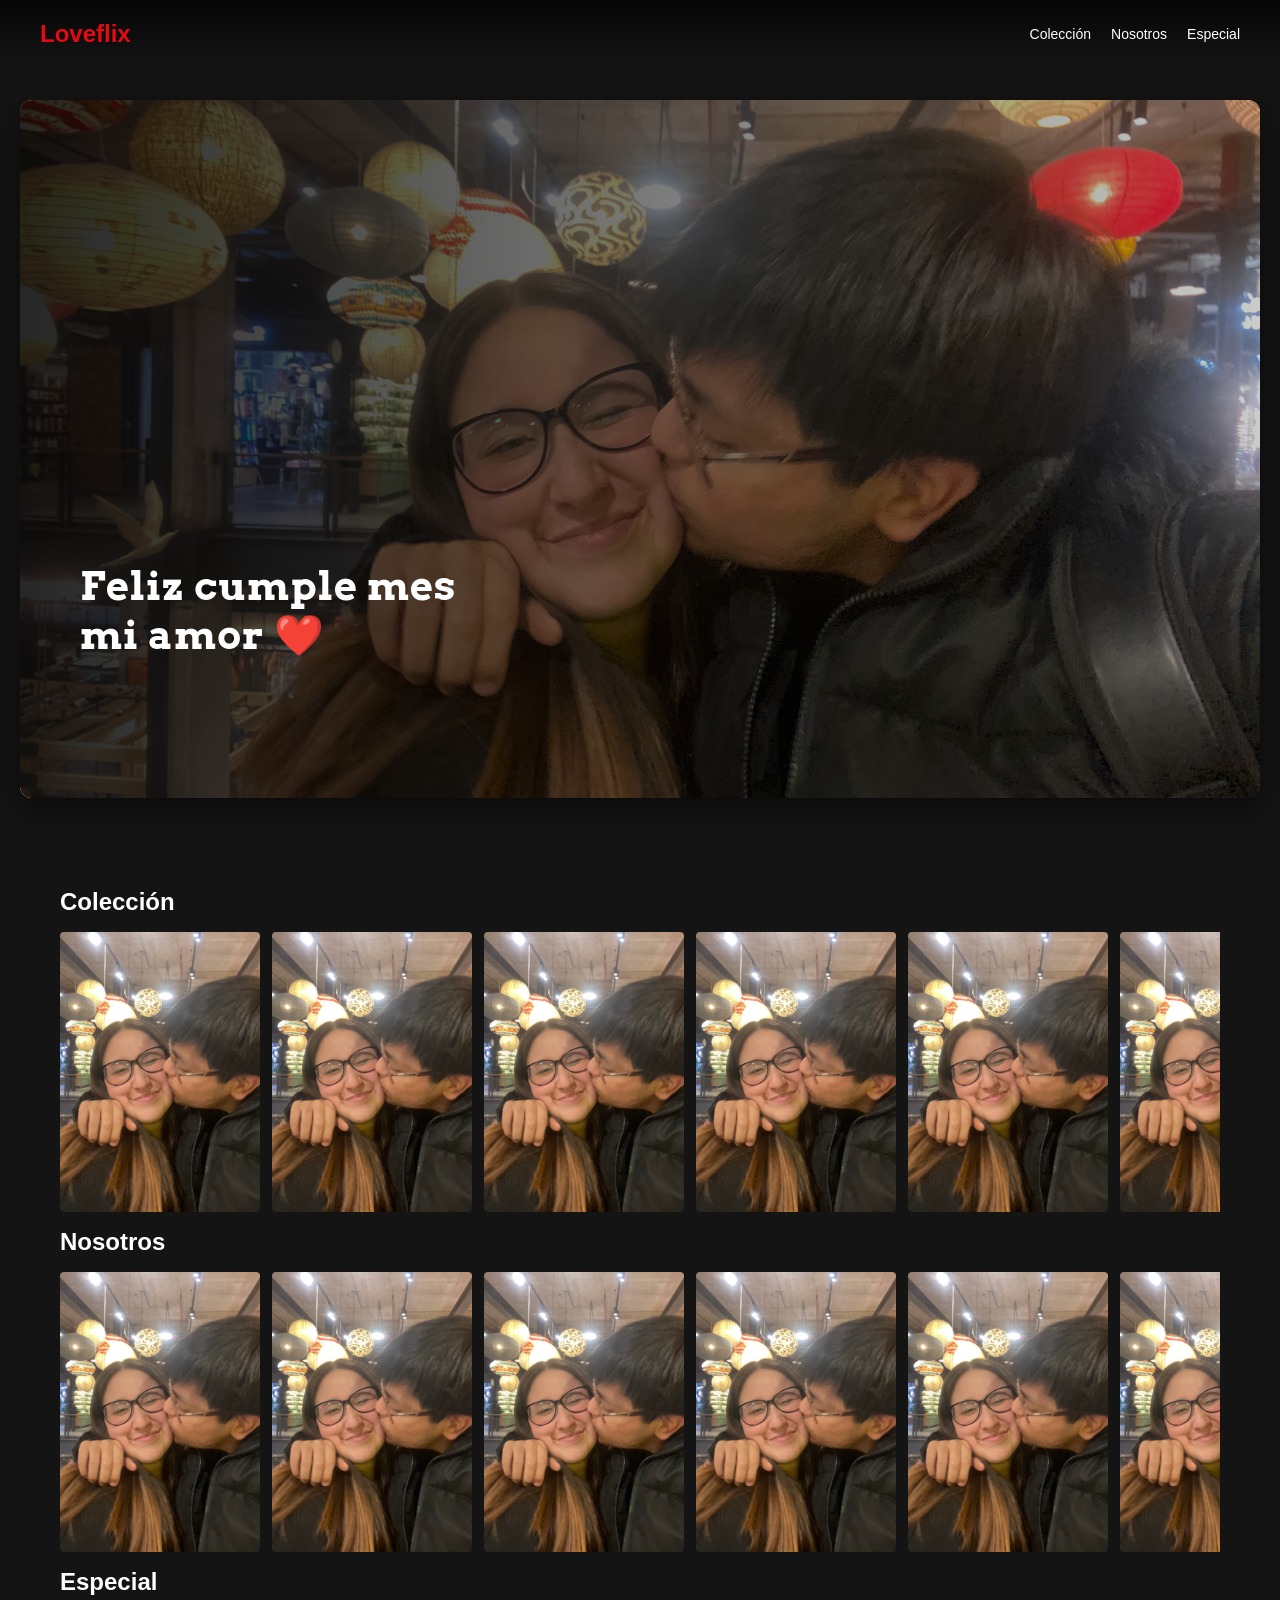
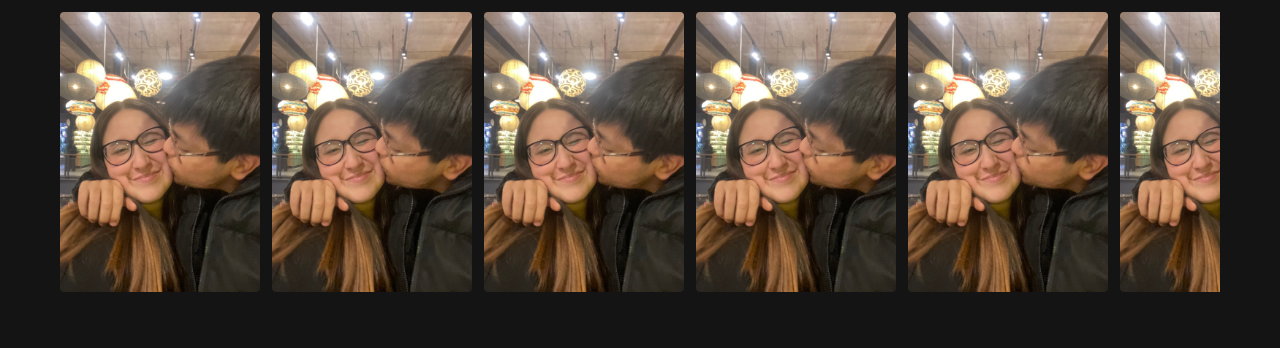
==== index.html @ 691d46c9 "f" ====
<!DOCTYPE html>
<html lang="en">
<head>
    <meta charset="UTF-8">
    <meta name="viewport" content="width=device-width, initial-scale=1.0">
    <link rel="preconnect" href="https://fonts.googleapis.com">
    <link rel="preconnect" href="https://fonts.gstatic.com" crossorigin>
    <link href="https://fonts.googleapis.com/css2?family=Arvo:ital,wght@0,400;0,700;1,400;1,700&display=swap" rel="stylesheet">
    <link rel="stylesheet" href="style.css">
    <title>Cumple mes ❤️</title>
</head>
<body>
    <header>
        <a class="logo">Loveflix</a>
        <nav class="menu">
            <ul>
                <li>Colección</li>
                <li>Nosotros</li>
                <li>Especial</li>
            </ul>
        </nav>
        <button class="hamburguesa">☰</button>
    </header>
    <section class="hero">
        <video class="hero-video" poster="fotos/img1.JPEG" muted loop playsinline>
        <source src="fotos/videoejm.mp4" type="video/mp4">
        </video>
        <img class="hero-poster" src="fotos/img1.JPEG" alt="Nicolás y Julieta">
        <div class="hero-overlay"></div>
        <div class="hero-content">
            <h1>Feliz cumple mes <br> mi amor ❤️</h1>
        </div>
            <div class="hero-buttons">
                <a>Reproducir</a>
                <a>Más Información</a>
            </div>
    </section>
    <section class="fila">
        <h2>Colección</h2>
        <div class="fila-cartas">
            <div class="carta">
                <img src="fotos/img1.JPEG" alt="Imagen 1">
            </div>
            <div class="carta">
                <img src="fotos/img1.JPEG" alt="Imagen 1">
            </div>
            <div class="carta">
                <img src="fotos/img1.JPEG" alt="Imagen 1">
            </div>
            <div class="carta">
                <img src="fotos/img1.JPEG" alt="Imagen 1">
            </div>
            <div class="carta">
                <img src="fotos/img1.JPEG" alt="Imagen 1">
            </div>
            <div class="carta">
                <img src="fotos/img1.JPEG" alt="Imagen 1">
            </div>
            <div class="carta">
                <img src="fotos/img1.JPEG" alt="Imagen 1">
            </div>
        </div>
        <h2>Nosotros</h2>
        <div class="fila-cartas">
            <div class="carta">
                <img src="fotos/img1.JPEG" alt="Imagen 1">
            </div>
            <div class="carta">
                <img src="fotos/img1.JPEG" alt="Imagen 1">
            </div>
            <div class="carta">
                <img src="fotos/img1.JPEG" alt="Imagen 1">
            </div>
            <div class="carta">
                <img src="fotos/img1.JPEG" alt="Imagen 1">
            </div>
            <div class="carta">
                <img src="fotos/img1.JPEG" alt="Imagen 1">
            </div>
            <div class="carta">
                <img src="fotos/img1.JPEG" alt="Imagen 1">
            </div>
            <div class="carta">
                <img src="fotos/img1.JPEG" alt="Imagen 1">
            </div>
        </div>
        <h2>Especial</h2>
        <div class="fila-cartas">
            <div class="carta">
                <img src="fotos/img1.JPEG" alt="Imagen 1">
            </div>
            <div class="carta">
                <img src="fotos/img1.JPEG" alt="Imagen 1">
            </div>
            <div class="carta">
                <img src="fotos/img1.JPEG" alt="Imagen 1">
            </div>
            <div class="carta">
                <img src="fotos/img1.JPEG" alt="Imagen 1">
            </div>
            <div class="carta">
                <img src="fotos/img1.JPEG" alt="Imagen 1">
            </div>
            <div class="carta">
                <img src="fotos/img1.JPEG" alt="Imagen 1">
            </div>
            <div class="carta">
                <img src="fotos/img1.JPEG" alt="Imagen 1">
            </div>
            <div class="carta">
                <img src="fotos/img1.JPEG" alt="Imagen 1">
            </div>
        </div>
    </section>
    <script src="script.js"></script>
</body>
</html>
---- style.css ----
*{
    margin: 0;
    padding: 0;
    box-sizing: border-box;
}
body {
    background-color: #141414;
    color: white;
    font-family: sans-serif;
    overflow-x: hidden;
}
header {
    display: flex;
    justify-content: space-between;
    align-items: center;
    padding: 20px 40px;
    position: absolute;
    top: 0;
    left: 0;
    width: 100%;
    z-index: 10;
    background: linear-gradient(to bottom, rgba(0,0,0,0.7), transparent);
}

.logo{
    font-size: 24px;
    font-weight: bold;
    color: #e50914;
}
nav.menu ul{
    list-style: none;
    display: flex;
    gap: 20px;
}
nav.menu ul li {
    font-size: 14px;
}
.hero {
    aspect-ratio: 16 / 9;
    position: relative;
    display: flex;
    flex-direction: column;
    justify-content: flex-end;
    padding: 0 60px 80px;
    overflow: hidden;
    user-select: none;
    -webkit-touch-callout: none;
    -webkit-user-select: none;
    margin: 100px 20px 50px 20px;
    border-radius: 12px;
    box-shadow: 0 10px 30px rgba(0, 0, 0, 0.5);
}
.hamburguesa {
    display: none;
    background: none;
    border: none;
    color: white;
    font-size: 28px;
    cursor: pointer;
}
.hero-video {
    position: absolute;
    top: 0;
    left: 0;
    width: 100%;
    height: 100%;
    object-fit: cover;
}
.hero-poster {
    position: absolute;
    top: 0;
    left: 0;
    width: 100%;
    height: 100%;
    object-fit: cover;
}
.hero-overlay {
    position: absolute;
    top: 0;
    left: 0;
    width: 100%;
    height: 100%;
    background: linear-gradient(to right, rgba(0,0,0,0.85), rgba(0,0,0,0.2));
}
.hero-content {
    position: relative;
    z-index: 2;
    max-width: 600px;
}
.hero-content h1 {
    font-family: 'Arvo', sans-serif;
    letter-spacing: 1px;
    font-size: clamp(26px, 3.5vw, 40px);
    margin-bottom: 16px;
}

.hero-content p {
    font-size: 18px;
    margin-bottom: 24px;
    color: #e0e0e0;
}

.hero-buttons {
    display: flex;
    gap: 12px;
}

.hero-buttons a {
    padding: 12px 24px;
    border-radius: 4px;
    text-decoration: none;
    font-weight: bold;
    font-size: 16px;
}

@media (max-width: 1024px) {
    .hero {
        padding: 0 24px 28px;
    }

    .hero-content {
        max-width: 460px;
    }
}

@media (max-width: 768px) {
    header {
        padding: 16px 20px;
    }

    .logo {
        font-size: 20px;
    }

    .hamburguesa {
        display: block;
    }

    .carta {
        width: 140px;
    }

    .carta:hover {
        transform: none;
    }
    
    nav.menu ul {
        display: none;
        flex-direction: column;
        position: absolute;
        top: 100%;
        left: 0;
        width: 100%;
        background-color: #141414;
        padding: 20px;
        gap: 10px;
        z-index: 999;
    }

    nav.menu ul.active {
        display: flex;
    }

    nav.menu ul li {
        font-size: 14px;
        color: white;
    }

    .hero {
        padding: 0 20px 40px;
    }

    .hero-content {
        max-width: 100%;
    }

    .hero-content h1 {
        font-size: 24px;
        margin-bottom: 12px;
    }

    .hero-content p {
        font-size: 14px;
        margin-bottom: 16px;
    }

    .hero-buttons a {
        padding: 10px 18px;
        font-size: 14px;
    }

    .fila {
        padding: 24px 20px;
    }
}
.fila {
    padding: 40px 60px;
}

.fila h2 {
    font-size: 24px;
    margin-bottom: 16px;
}

.fila-cartas {
    display: flex;
    gap: 12px;
    overflow-x: auto;
    padding-bottom: 12px;
    scrollbar-width: none;
    -ms-overflow-style: none;
}

.carta {
    flex-shrink: 0;
    transition: transform 0.3s ease;
    width: 200px;
}

.carta:hover {
    transform: scale(1.1);
}
.carta img {
    width: 100%;
    height: 280px;
    object-fit: cover;
    border-radius: 4px;
}
.fila-cartas::-webkit-scrollbar {
    display: none;
}
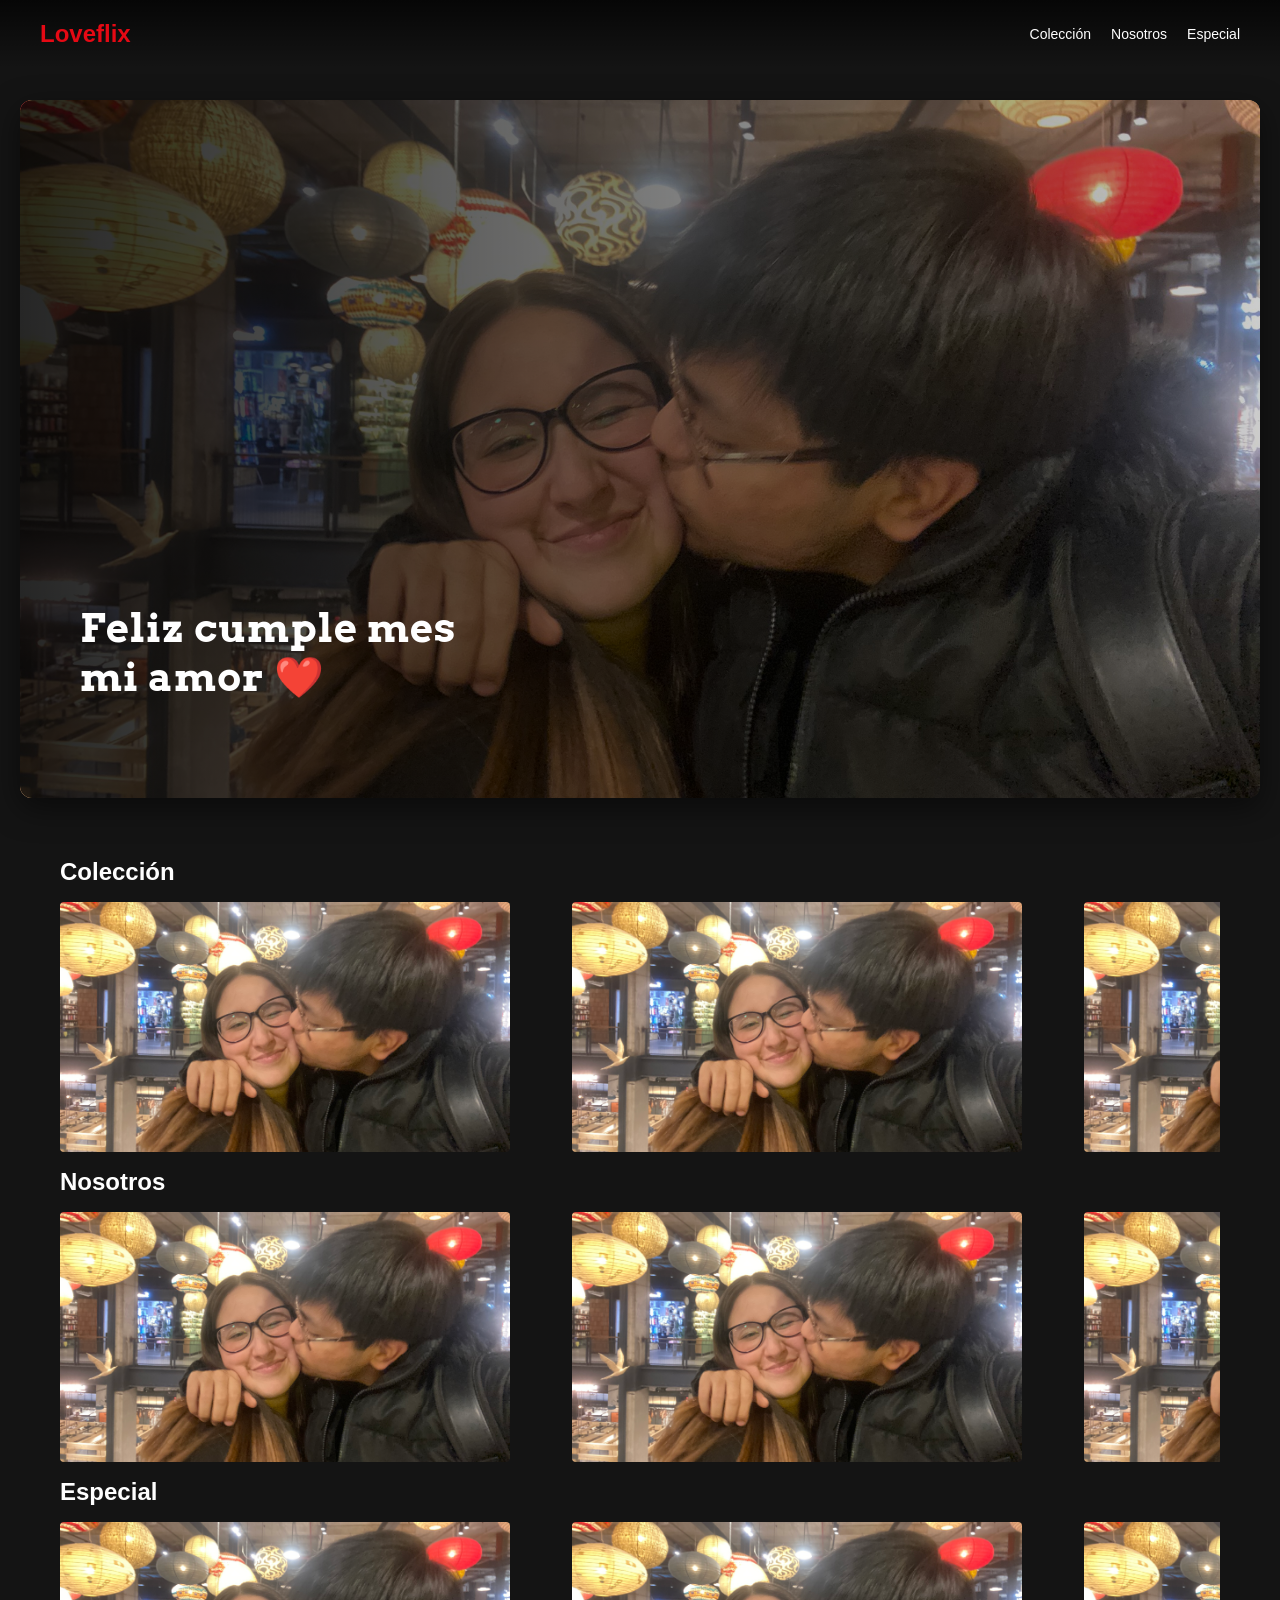
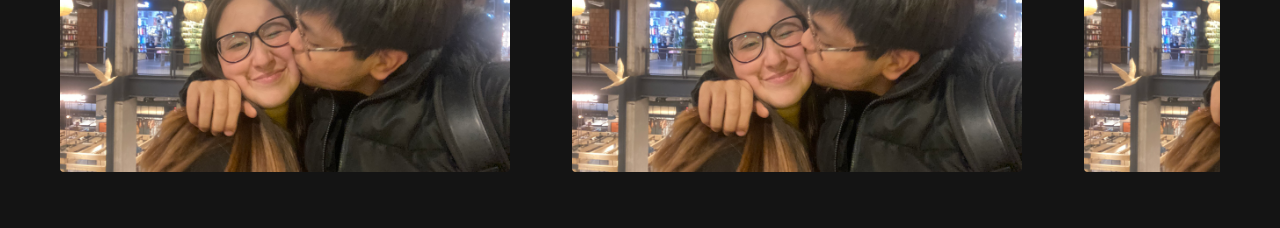
==== commit 8507952c: "cambio total" ====
--- a/index.html
+++ b/index.html
@@ -30,20 +30,10 @@
         <div class="hero-content">
             <h1>Feliz cumple mes <br> mi amor ❤️</h1>
         </div>
-            <div class="hero-buttons">
-                <a>Reproducir</a>
-                <a>Más Información</a>
-            </div>
     </section>
     <section class="fila">
         <h2>Colección</h2>
         <div class="fila-cartas">
-            <div class="carta">
-                <img src="fotos/img1.JPEG" alt="Imagen 1">
-            </div>
-            <div class="carta">
-                <img src="fotos/img1.JPEG" alt="Imagen 1">
-            </div>
             <div class="carta">
                 <img src="fotos/img1.JPEG" alt="Imagen 1">
             </div>
@@ -77,24 +67,9 @@
             <div class="carta">
                 <img src="fotos/img1.JPEG" alt="Imagen 1">
             </div>
-            <div class="carta">
-                <img src="fotos/img1.JPEG" alt="Imagen 1">
-            </div>
-            <div class="carta">
-                <img src="fotos/img1.JPEG" alt="Imagen 1">
-            </div>
         </div>
         <h2>Especial</h2>
         <div class="fila-cartas">
-            <div class="carta">
-                <img src="fotos/img1.JPEG" alt="Imagen 1">
-            </div>
-            <div class="carta">
-                <img src="fotos/img1.JPEG" alt="Imagen 1">
-            </div>
-            <div class="carta">
-                <img src="fotos/img1.JPEG" alt="Imagen 1">
-            </div>
             <div class="carta">
                 <img src="fotos/img1.JPEG" alt="Imagen 1">
             </div>
--- a/style.css
+++ b/style.css
@@ -46,7 +46,8 @@
     user-select: none;
     -webkit-touch-callout: none;
     -webkit-user-select: none;
-    margin: 100px 20px 50px 20px;
+    width: min(calc(100% - 40px), 1500px);
+    margin: 100px auto 20px;
     border-radius: 12px;
     box-shadow: 0 10px 30px rgba(0, 0, 0, 0.5);
 }
@@ -98,19 +99,6 @@
     font-size: 18px;
     margin-bottom: 24px;
     color: #e0e0e0;
-}
-
-.hero-buttons {
-    display: flex;
-    gap: 12px;
-}
-
-.hero-buttons a {
-    padding: 12px 24px;
-    border-radius: 4px;
-    text-decoration: none;
-    font-weight: bold;
-    font-size: 16px;
 }
 
 @media (max-width: 1024px) {
@@ -175,18 +163,16 @@
     }
 
     .hero-content h1 {
-        font-size: 24px;
+        max-width: 300px;
+        font-size: 22px;
+        letter-spacing: 0;
+        line-height: 1.15;
         margin-bottom: 12px;
     }
 
     .hero-content p {
         font-size: 14px;
         margin-bottom: 16px;
-    }
-
-    .hero-buttons a {
-        padding: 10px 18px;
-        font-size: 14px;
     }
 
     .fila {
@@ -214,18 +200,42 @@
 .carta {
     flex-shrink: 0;
     transition: transform 0.3s ease;
-    width: 200px;
+    width: 500px;
 }
 
 .carta:hover {
-    transform: scale(1.1);
-}
+    transform: scale(1.05);
+}
+
 .carta img {
-    width: 100%;
-    height: 280px;
+    width: 90%;
+    height: 250px;
     object-fit: cover;
     border-radius: 4px;
 }
 .fila-cartas::-webkit-scrollbar {
     display: none;
+}
+
+@media (max-width: 768px) {
+    .hero-content h1 {
+        max-width: 270px;
+        font-size: 20px;
+    }
+
+    .fila {
+        padding: 24px 20px;
+    }
+
+    .fila h2 {
+        font-size: 20px;
+    }
+
+    .carta {
+        width: 140px;
+    }
+
+    .carta img {
+        height: 220px;
+    }
 }
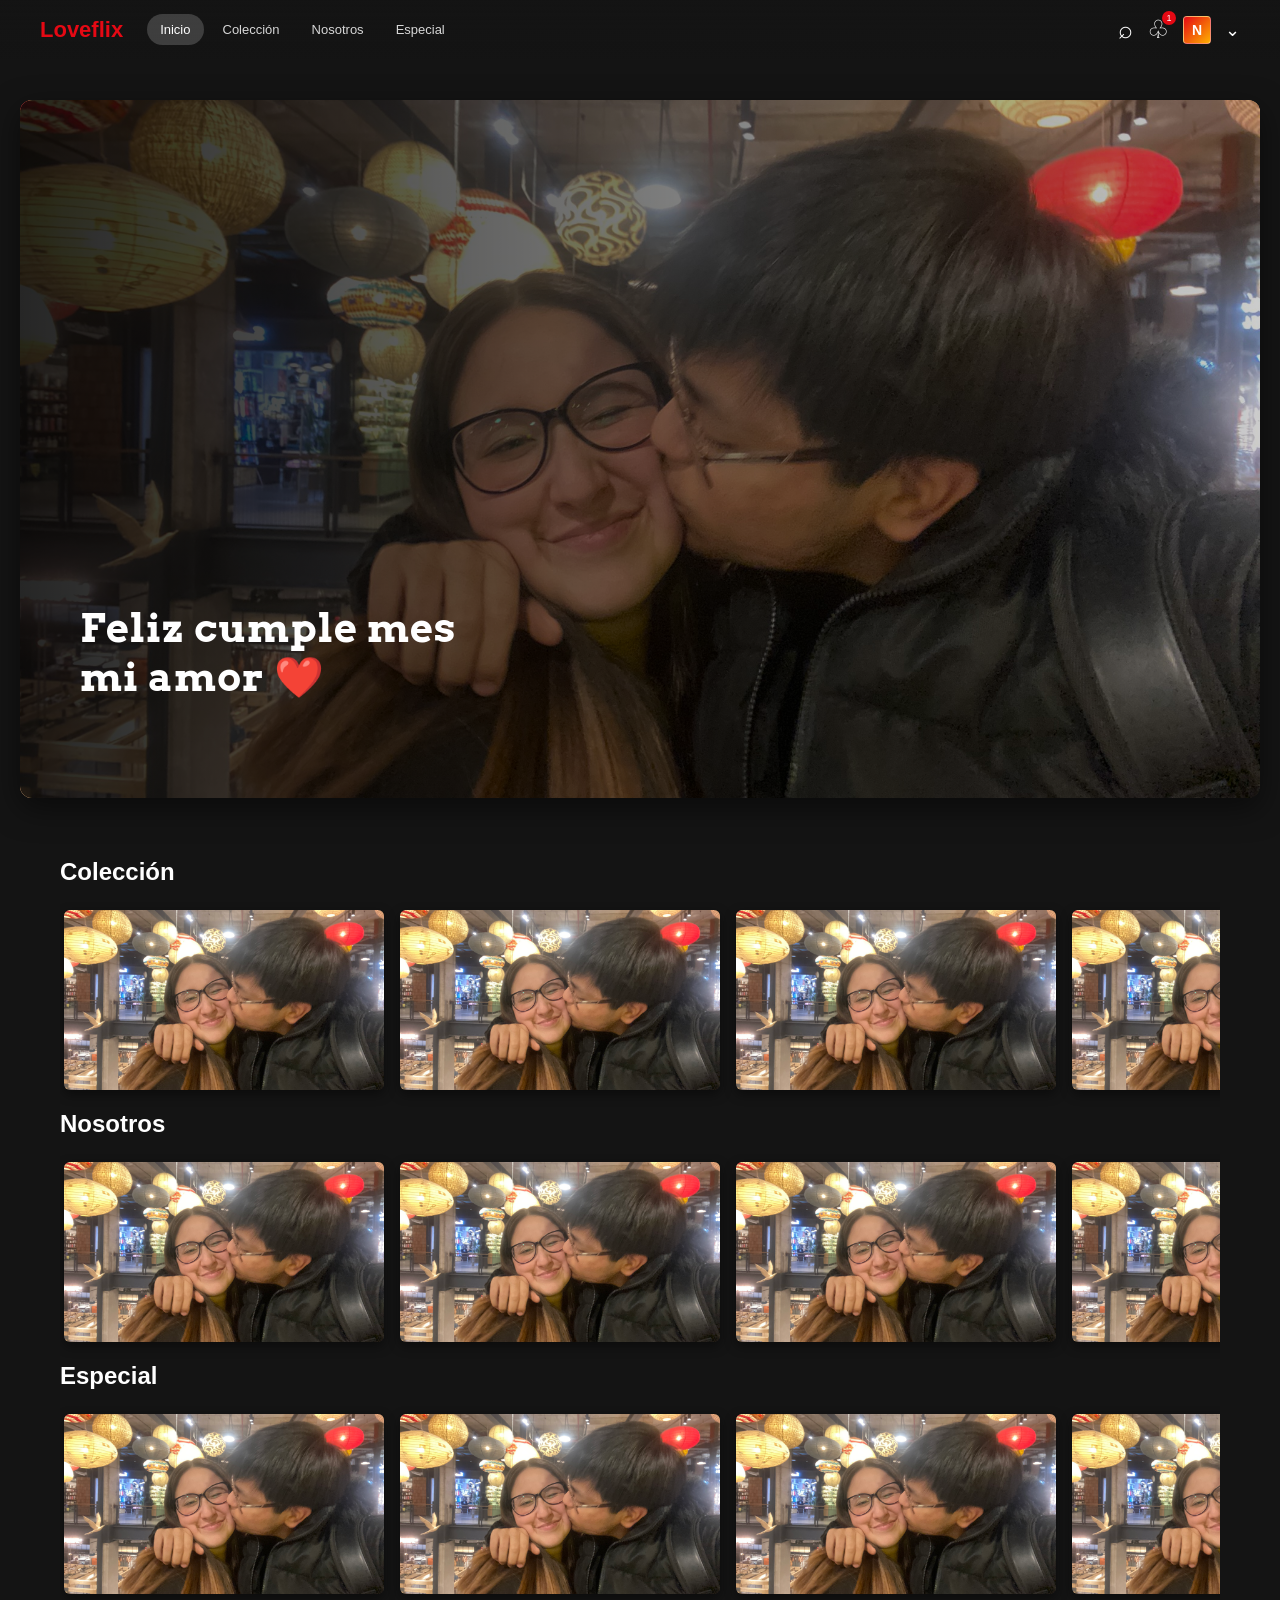
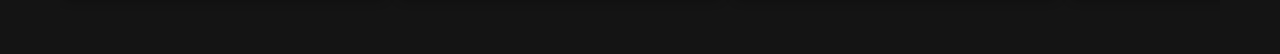
==== commit ff89faa4: "a" ====
--- a/index.html
+++ b/index.html
@@ -11,14 +11,21 @@
 </head>
 <body>
     <header>
-        <a class="logo">Loveflix</a>
+        <a class="logo" href="#">Loveflix</a>
         <nav class="menu">
             <ul>
-                <li>Colección</li>
-                <li>Nosotros</li>
-                <li>Especial</li>
+                <li><a class="activo" href="#coleccion">Inicio</a></li>
+                <li><a href="#coleccion">Colección</a></li>
+                <li><a href="#nosotros">Nosotros</a></li>
+                <li><a href="#especial">Especial</a></li>
             </ul>
         </nav>
+        <div class="acciones-nav">
+            <button class="accion-nav" aria-label="Buscar">⌕</button>
+            <button class="accion-nav notificacion" aria-label="Notificaciones">♧<span>1</span></button>
+            <button class="perfil-nav" aria-label="Abrir perfil">N</button>
+            <button class="flecha-nav" aria-label="Abrir opciones">⌄</button>
+        </div>
         <button class="hamburguesa">☰</button>
     </header>
     <section class="hero">
@@ -32,7 +39,7 @@
         </div>
     </section>
     <section class="fila">
-        <h2>Colección</h2>
+        <h2 id="coleccion">Colección</h2>
         <div class="fila-cartas">
             <div class="carta">
                 <img src="fotos/img1.JPEG" alt="Imagen 1">
@@ -50,7 +57,7 @@
                 <img src="fotos/img1.JPEG" alt="Imagen 1">
             </div>
         </div>
-        <h2>Nosotros</h2>
+        <h2 id="nosotros">Nosotros</h2>
         <div class="fila-cartas">
             <div class="carta">
                 <img src="fotos/img1.JPEG" alt="Imagen 1">
@@ -68,7 +75,7 @@
                 <img src="fotos/img1.JPEG" alt="Imagen 1">
             </div>
         </div>
-        <h2>Especial</h2>
+        <h2 id="especial">Especial</h2>
         <div class="fila-cartas">
             <div class="carta">
                 <img src="fotos/img1.JPEG" alt="Imagen 1">
--- a/style.css
+++ b/style.css
@@ -11,29 +11,93 @@
 }
 header {
     display: flex;
-    justify-content: space-between;
     align-items: center;
-    padding: 20px 40px;
-    position: absolute;
+    gap: 24px;
+    padding: 14px 40px;
+    position: fixed;
     top: 0;
     left: 0;
     width: 100%;
     z-index: 10;
-    background: linear-gradient(to bottom, rgba(0,0,0,0.7), transparent);
+    background: linear-gradient(to bottom, rgba(20, 20, 20, 0.96), rgba(20, 20, 20, 0.72), transparent);
+    transition: background 0.25s ease, box-shadow 0.25s ease;
+}
+
+header.scrolled {
+    background: #141414;
+    box-shadow: 0 3px 14px rgba(0, 0, 0, 0.55);
 }
 
 .logo{
-    font-size: 24px;
+    flex-shrink: 0;
+    font-size: 22px;
     font-weight: bold;
     color: #e50914;
+    text-decoration: none;
 }
 nav.menu ul{
     list-style: none;
     display: flex;
-    gap: 20px;
-}
-nav.menu ul li {
+    align-items: center;
+    gap: 6px;
+}
+nav.menu a {
+    display: block;
+    padding: 8px 13px;
+    border-radius: 20px;
+    color: #d7d7d7;
+    font-size: 13px;
+    text-decoration: none;
+    transition: color 0.2s ease, background-color 0.2s ease;
+}
+nav.menu a:hover,
+nav.menu a.activo {
+    color: white;
+    background-color: rgba(255, 255, 255, 0.18);
+}
+.acciones-nav {
+    display: flex;
+    align-items: center;
+    gap: 14px;
+    margin-left: auto;
+}
+.accion-nav,
+.flecha-nav {
+    position: relative;
+    border: 0;
+    background: transparent;
+    color: white;
+    cursor: pointer;
+    font-size: 25px;
+    line-height: 1;
+}
+.notificacion span {
+    position: absolute;
+    top: -6px;
+    right: -7px;
+    display: grid;
+    width: 14px;
+    height: 14px;
+    place-items: center;
+    border-radius: 50%;
+    background: #e50914;
+    font-size: 9px;
+}
+.perfil-nav {
+    display: grid;
+    width: 28px;
+    height: 28px;
+    place-items: center;
+    border: 1px solid rgba(255, 255, 255, 0.4);
+    border-radius: 4px;
+    background: linear-gradient(135deg, #e50914, #ffb000);
+    color: white;
     font-size: 14px;
+    font-weight: bold;
+    cursor: pointer;
+}
+.flecha-nav {
+    font-size: 18px;
 }
 .hero {
     aspect-ratio: 16 / 9;
@@ -122,6 +186,11 @@
 
     .hamburguesa {
         display: block;
+        margin-left: auto;
+    }
+
+    .acciones-nav {
+        display: none;
     }
 
     .carta {
@@ -139,7 +208,7 @@
         top: 100%;
         left: 0;
         width: 100%;
-        background-color: #141414;
+        background-color: rgba(20, 20, 20, 0.98);
         padding: 20px;
         gap: 10px;
         z-index: 999;
@@ -149,9 +218,9 @@
         display: flex;
     }
 
-    nav.menu ul li {
+    nav.menu a {
+        padding: 11px 13px;
         font-size: 14px;
-        color: white;
     }
 
     .hero {
@@ -190,28 +259,34 @@
 
 .fila-cartas {
     display: flex;
-    gap: 12px;
+    gap: 16px;
     overflow-x: auto;
-    padding-bottom: 12px;
+    padding: 8px 4px 20px;
     scrollbar-width: none;
     -ms-overflow-style: none;
 }
 
 .carta {
     flex-shrink: 0;
-    transition: transform 0.3s ease;
-    width: 500px;
+    width: clamp(220px, 26vw, 320px);
+    aspect-ratio: 16 / 9;
+    overflow: hidden;
+    border-radius: 6px;
+    background-color: #242424;
+    box-shadow: 0 4px 12px rgba(0, 0, 0, 0.45);
+    transition: transform 0.25s ease, box-shadow 0.25s ease;
 }
 
 .carta:hover {
-    transform: scale(1.05);
+    transform: scale(1.06);
+    box-shadow: 0 12px 24px rgba(0, 0, 0, 0.7);
 }
 
 .carta img {
-    width: 90%;
-    height: 250px;
+    display: block;
+    width: 100%;
+    height: 100%;
     object-fit: cover;
-    border-radius: 4px;
 }
 .fila-cartas::-webkit-scrollbar {
     display: none;
@@ -236,6 +311,6 @@
     }
 
     .carta img {
-        height: 220px;
+        height: 100%;
     }
 }
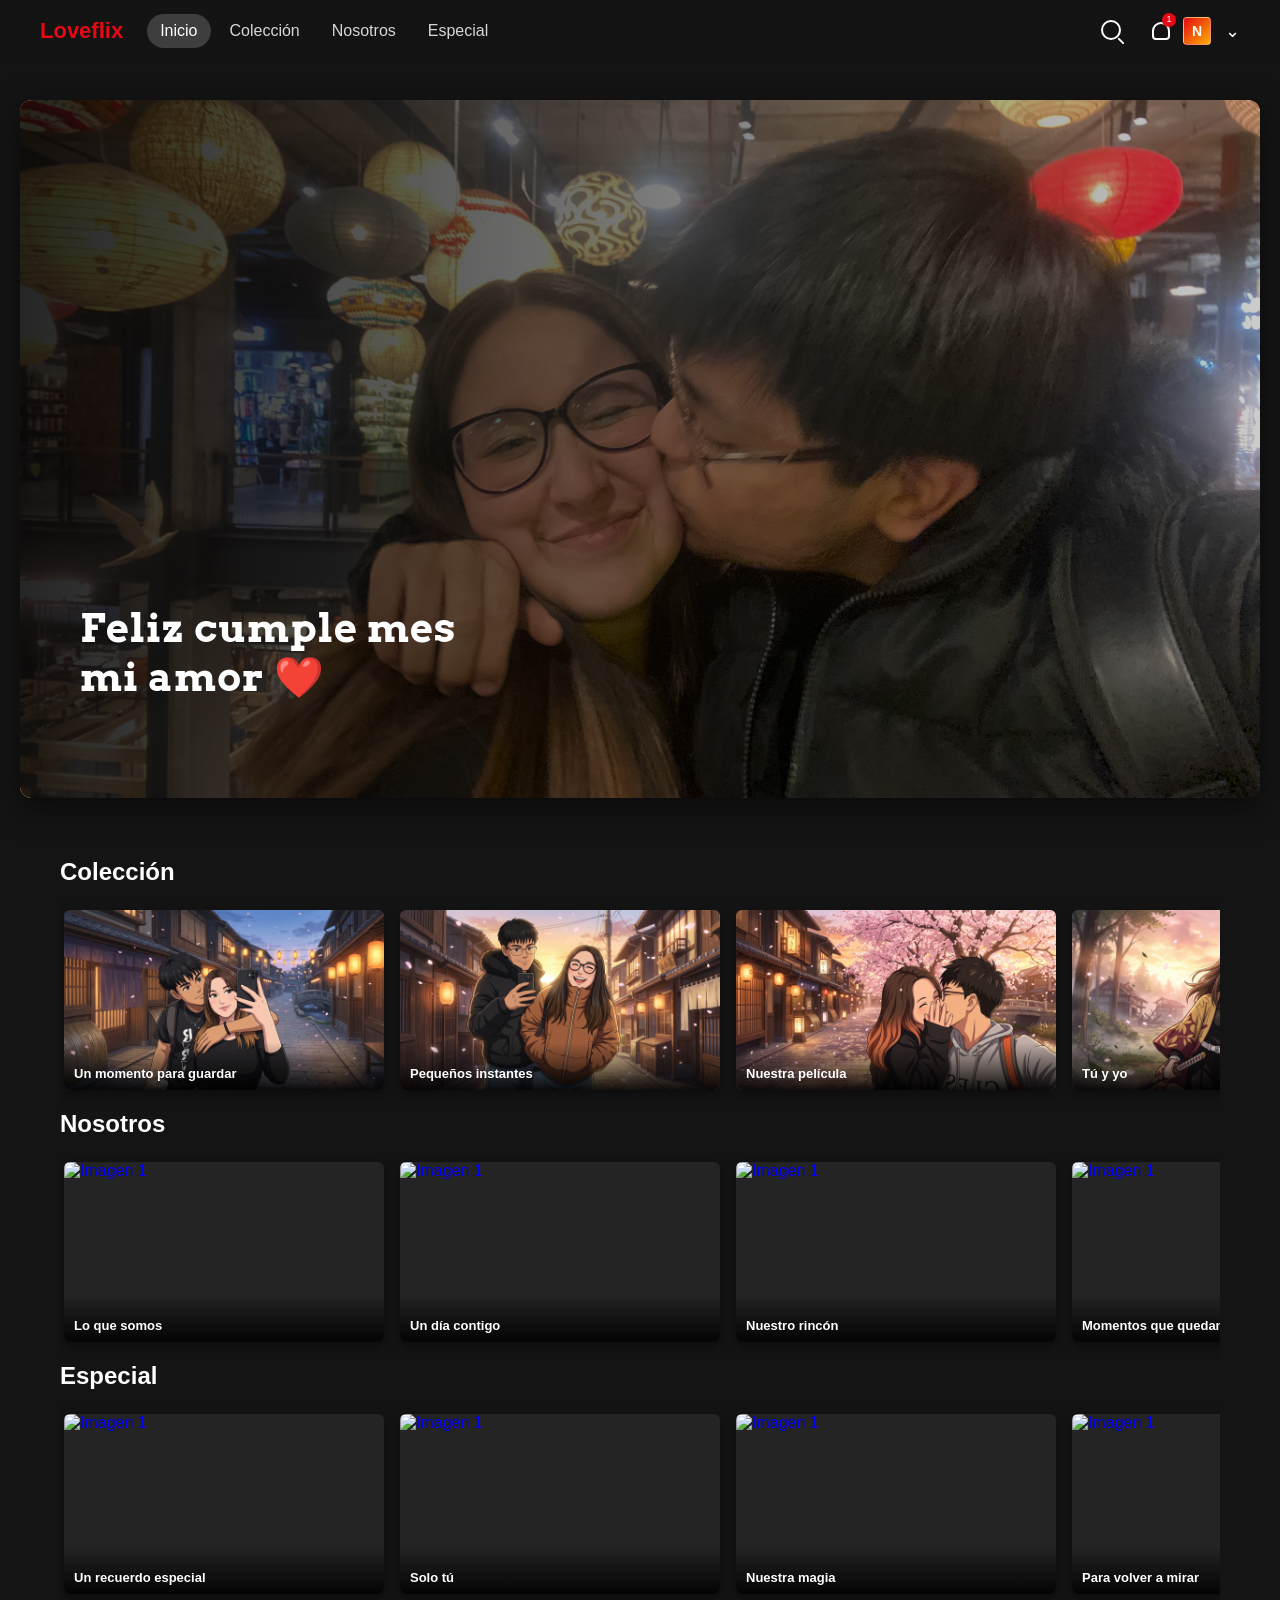
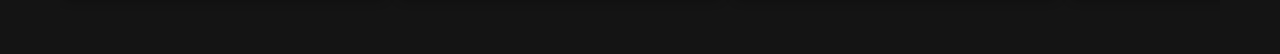
==== commit 21c822af: "to" ====
--- a/index.html
+++ b/index.html
@@ -11,18 +11,21 @@
 </head>
 <body>
     <header>
-        <a class="logo" href="#">Loveflix</a>
+        <a class="logo" data-inicio href="#">Loveflix</a>
         <nav class="menu">
             <ul>
-                <li><a class="activo" href="#coleccion">Inicio</a></li>
-                <li><a href="#coleccion">Colección</a></li>
-                <li><a href="#nosotros">Nosotros</a></li>
-                <li><a href="#especial">Especial</a></li>
+                <li><a class="activo" data-filtro="todos" href="#coleccion">Inicio</a></li>
+                <li><a data-filtro="coleccion" href="#coleccion">Colección</a></li>
+                <li><a data-filtro="nosotros" href="#nosotros">Nosotros</a></li>
+                <li><a data-filtro="especial" href="#especial">Especial</a></li>
             </ul>
         </nav>
         <div class="acciones-nav">
-            <button class="accion-nav" aria-label="Buscar">⌕</button>
-            <button class="accion-nav notificacion" aria-label="Notificaciones">♧<span>1</span></button>
+            <button class="accion-nav" id="boton-busqueda" aria-label="Buscar" title="Buscar"><span class="icono-busqueda" aria-hidden="true"></span></button>
+            <div class="buscador-nav">
+                <input id="busqueda" type="search" placeholder="Buscar historias" aria-label="Buscar historias">
+            </div>
+            <button class="accion-nav notificacion" id="boton-notificacion" aria-label="Abrir notificación" title="Abrir notificación"><span class="icono-campana" aria-hidden="true"></span><span class="contador-notificacion">1</span></button>
             <button class="perfil-nav" aria-label="Abrir perfil">N</button>
             <button class="flecha-nav" aria-label="Abrir opciones">⌄</button>
         </div>
@@ -30,7 +33,7 @@
     </header>
     <section class="hero">
         <video class="hero-video" poster="fotos/img1.JPEG" muted loop playsinline>
-        <source src="fotos/videoejm.mp4" type="video/mp4">
+        <source src="videos/videoejm.mp4" type="video/mp4">
         </video>
         <img class="hero-poster" src="fotos/img1.JPEG" alt="Nicolás y Julieta">
         <div class="hero-overlay"></div>
@@ -38,62 +41,77 @@
             <h1>Feliz cumple mes <br> mi amor ❤️</h1>
         </div>
     </section>
+    <aside class="notificacion-mensaje" id="notificacion-mensaje" role="status" aria-live="polite" aria-hidden="true">
+        <button class="cerrar-notificacion" id="cerrar-notificacion" aria-label="Cerrar notificación">&times;</button>
+        <strong>Para ti ❤️</strong>
+        <p>No te imaginas todo lo que siento por ti, es tanto tanto que hice todo esto especialmente para ti</p>
+    </aside>
     <section class="fila">
+        <div class="seccion-catalogo" data-seccion="coleccion">
         <h2 id="coleccion">Colección</h2>
+        <p class="dedicatoria-seccion">Cada recuerdo que guardamos aquí tiene una parte de nosotros. Esta colección reúne esos momentos que hacen que nuestra historia sea tan especial y que siempre quiera volver a elegirte.</p>
         <div class="fila-cartas">
-            <div class="carta">
+            <a class="carta" data-titulo="Un momento para guardar" href="detalle.html?historia=coleccionVideo2">
                 <img src="fotos/img1.JPEG" alt="Imagen 1">
-            </div>
-            <div class="carta">
+            </a>
+            <a class="carta" data-titulo="Pequeños instantes" href="detalle.html?historia=coleccionCollage1">
                 <img src="fotos/img1.JPEG" alt="Imagen 1">
-            </div>
-            <div class="carta">
+            </a>
+            <a class="carta" data-titulo="Nuestra película" href="detalle.html?historia=coleccionVideo1">
                 <img src="fotos/img1.JPEG" alt="Imagen 1">
-            </div>
-            <div class="carta">
+            </a>
+            <a class="carta" data-titulo="Tú y yo" href="detalle.html?historia=coleccionCollage2">
                 <img src="fotos/img1.JPEG" alt="Imagen 1">
-            </div>
-            <div class="carta">
+            </a>
+            <a class="carta" data-titulo="Para siempre volvería a elegirte" href="detalle.html?historia=coleccionCollage3">
                 <img src="fotos/img1.JPEG" alt="Imagen 1">
-            </div>
+            </a>
         </div>
+        </div>
+        <div class="seccion-catalogo" data-seccion="nosotros">
         <h2 id="nosotros">Nosotros</h2>
+        <p class="dedicatoria-seccion">Nosotros somos todas esas risas inesperadas, los abrazos que arreglan cualquier día y la tranquilidad de saber que, contigo, estoy exactamente donde quiero estar.</p>
         <div class="fila-cartas">
-            <div class="carta">
+            <a class="carta" data-titulo="Lo que somos" href="detalle.html?historia=nosotrosCollage1">
                 <img src="fotos/img1.JPEG" alt="Imagen 1">
-            </div>
-            <div class="carta">
+            </a>
+            <a class="carta" data-titulo="Un día contigo" href="detalle.html?historia=nosotrosVideo1">
                 <img src="fotos/img1.JPEG" alt="Imagen 1">
-            </div>
-            <div class="carta">
+            </a>
+            <a class="carta" data-titulo="Nuestro rincón" href="detalle.html?historia=nosotrosCollage2">
                 <img src="fotos/img1.JPEG" alt="Imagen 1">
-            </div>
-            <div class="carta">
+            </a>
+            <a class="carta" data-titulo="Momentos que quedan" href="detalle.html?historia=nosotrosCollage3">
                 <img src="fotos/img1.JPEG" alt="Imagen 1">
-            </div>
-            <div class="carta">
+            </a>
+            <a class="carta" data-titulo="Siempre juntos" href="detalle.html?historia=nosotrosVideo2">
                 <img src="fotos/img1.JPEG" alt="Imagen 1">
-            </div>
+            </a>
         </div>
+        </div>
+        <div class="seccion-catalogo" data-seccion="especial">
         <h2 id="especial">Especial</h2>
+        <p class="dedicatoria-seccion">Esta parte es para ti, porque hay recuerdos que merecen un lugar especial. Gracias por llenar mi vida de amor, por cada detalle y por hacer que lo nuestro se sienta único.</p>
         <div class="fila-cartas">
-            <div class="carta">
+            <a class="carta" data-titulo="Un recuerdo especial" href="detalle.html?historia=especialVideo1">
                 <img src="fotos/img1.JPEG" alt="Imagen 1">
-            </div>
-            <div class="carta">
+            </a>
+            <a class="carta" data-titulo="Solo tú" href="detalle.html?historia=especialCollage1">
                 <img src="fotos/img1.JPEG" alt="Imagen 1">
-            </div>
-            <div class="carta">
+            </a>
+            <a class="carta" data-titulo="Nuestra magia" href="detalle.html?historia=especialCollage2">
                 <img src="fotos/img1.JPEG" alt="Imagen 1">
-            </div>
-            <div class="carta">
+            </a>
+            <a class="carta" data-titulo="Para volver a mirar" href="detalle.html?historia=especialVideo2">
                 <img src="fotos/img1.JPEG" alt="Imagen 1">
-            </div>
-            <div class="carta">
+            </a>
+            <a class="carta" data-titulo="Te amo" href="detalle.html?historia=especialCollage3">
                 <img src="fotos/img1.JPEG" alt="Imagen 1">
-            </div>
+            </a>
+        </div>
         </div>
     </section>
+    <script src="portadas.js"></script>
     <script src="script.js"></script>
 </body>
 </html>
--- a/style.css
+++ b/style.css
@@ -1,316 +1,4 @@
-*{
-    margin: 0;
-    padding: 0;
-    box-sizing: border-box;
-}
-body {
-    background-color: #141414;
-    color: white;
-    font-family: sans-serif;
-    overflow-x: hidden;
-}
-header {
-    display: flex;
-    align-items: center;
-    gap: 24px;
-    padding: 14px 40px;
-    position: fixed;
-    top: 0;
-    left: 0;
-    width: 100%;
-    z-index: 10;
-    background: linear-gradient(to bottom, rgba(20, 20, 20, 0.96), rgba(20, 20, 20, 0.72), transparent);
-    transition: background 0.25s ease, box-shadow 0.25s ease;
-}
-
-header.scrolled {
-    background: #141414;
-    box-shadow: 0 3px 14px rgba(0, 0, 0, 0.55);
-}
-
-.logo{
-    flex-shrink: 0;
-    font-size: 22px;
-    font-weight: bold;
-    color: #e50914;
-    text-decoration: none;
-}
-nav.menu ul{
-    list-style: none;
-    display: flex;
-    align-items: center;
-    gap: 6px;
-}
-nav.menu a {
-    display: block;
-    padding: 8px 13px;
-    border-radius: 20px;
-    color: #d7d7d7;
-    font-size: 13px;
-    text-decoration: none;
-    transition: color 0.2s ease, background-color 0.2s ease;
-}
-nav.menu a:hover,
-nav.menu a.activo {
-    color: white;
-    background-color: rgba(255, 255, 255, 0.18);
-}
-.acciones-nav {
-    display: flex;
-    align-items: center;
-    gap: 14px;
-    margin-left: auto;
-}
-.accion-nav,
-.flecha-nav {
-    position: relative;
-    border: 0;
-    background: transparent;
-    color: white;
-    cursor: pointer;
-    font-size: 25px;
-    line-height: 1;
-}
-.notificacion span {
-    position: absolute;
-    top: -6px;
-    right: -7px;
-    display: grid;
-    width: 14px;
-    height: 14px;
-    place-items: center;
-    border-radius: 50%;
-    background: #e50914;
-    font-size: 9px;
-}
-.perfil-nav {
-    display: grid;
-    width: 28px;
-    height: 28px;
-    place-items: center;
-    border: 1px solid rgba(255, 255, 255, 0.4);
-    border-radius: 4px;
-    background: linear-gradient(135deg, #e50914, #ffb000);
-    color: white;
-    font-size: 14px;
-    font-weight: bold;
-    cursor: pointer;
-}
-.flecha-nav {
-    font-size: 18px;
-}
-.hero {
-    aspect-ratio: 16 / 9;
-    position: relative;
-    display: flex;
-    flex-direction: column;
-    justify-content: flex-end;
-    padding: 0 60px 80px;
-    overflow: hidden;
-    user-select: none;
-    -webkit-touch-callout: none;
-    -webkit-user-select: none;
-    width: min(calc(100% - 40px), 1500px);
-    margin: 100px auto 20px;
-    border-radius: 12px;
-    box-shadow: 0 10px 30px rgba(0, 0, 0, 0.5);
-}
-.hamburguesa {
-    display: none;
-    background: none;
-    border: none;
-    color: white;
-    font-size: 28px;
-    cursor: pointer;
-}
-.hero-video {
-    position: absolute;
-    top: 0;
-    left: 0;
-    width: 100%;
-    height: 100%;
-    object-fit: cover;
-}
-.hero-poster {
-    position: absolute;
-    top: 0;
-    left: 0;
-    width: 100%;
-    height: 100%;
-    object-fit: cover;
-}
-.hero-overlay {
-    position: absolute;
-    top: 0;
-    left: 0;
-    width: 100%;
-    height: 100%;
-    background: linear-gradient(to right, rgba(0,0,0,0.85), rgba(0,0,0,0.2));
-}
-.hero-content {
-    position: relative;
-    z-index: 2;
-    max-width: 600px;
-}
-.hero-content h1 {
-    font-family: 'Arvo', sans-serif;
-    letter-spacing: 1px;
-    font-size: clamp(26px, 3.5vw, 40px);
-    margin-bottom: 16px;
-}
-
-.hero-content p {
-    font-size: 18px;
-    margin-bottom: 24px;
-    color: #e0e0e0;
-}
-
-@media (max-width: 1024px) {
-    .hero {
-        padding: 0 24px 28px;
-    }
-
-    .hero-content {
-        max-width: 460px;
-    }
-}
-
-@media (max-width: 768px) {
-    header {
-        padding: 16px 20px;
-    }
-
-    .logo {
-        font-size: 20px;
-    }
-
-    .hamburguesa {
-        display: block;
-        margin-left: auto;
-    }
-
-    .acciones-nav {
-        display: none;
-    }
-
-    .carta {
-        width: 140px;
-    }
-
-    .carta:hover {
-        transform: none;
-    }
-    
-    nav.menu ul {
-        display: none;
-        flex-direction: column;
-        position: absolute;
-        top: 100%;
-        left: 0;
-        width: 100%;
-        background-color: rgba(20, 20, 20, 0.98);
-        padding: 20px;
-        gap: 10px;
-        z-index: 999;
-    }
-
-    nav.menu ul.active {
-        display: flex;
-    }
-
-    nav.menu a {
-        padding: 11px 13px;
-        font-size: 14px;
-    }
-
-    .hero {
-        padding: 0 20px 40px;
-    }
-
-    .hero-content {
-        max-width: 100%;
-    }
-
-    .hero-content h1 {
-        max-width: 300px;
-        font-size: 22px;
-        letter-spacing: 0;
-        line-height: 1.15;
-        margin-bottom: 12px;
-    }
-
-    .hero-content p {
-        font-size: 14px;
-        margin-bottom: 16px;
-    }
-
-    .fila {
-        padding: 24px 20px;
-    }
-}
-.fila {
-    padding: 40px 60px;
-}
-
-.fila h2 {
-    font-size: 24px;
-    margin-bottom: 16px;
-}
-
-.fila-cartas {
-    display: flex;
-    gap: 16px;
-    overflow-x: auto;
-    padding: 8px 4px 20px;
-    scrollbar-width: none;
-    -ms-overflow-style: none;
-}
-
-.carta {
-    flex-shrink: 0;
-    width: clamp(220px, 26vw, 320px);
-    aspect-ratio: 16 / 9;
-    overflow: hidden;
-    border-radius: 6px;
-    background-color: #242424;
-    box-shadow: 0 4px 12px rgba(0, 0, 0, 0.45);
-    transition: transform 0.25s ease, box-shadow 0.25s ease;
-}
-
-.carta:hover {
-    transform: scale(1.06);
-    box-shadow: 0 12px 24px rgba(0, 0, 0, 0.7);
-}
-
-.carta img {
-    display: block;
-    width: 100%;
-    height: 100%;
-    object-fit: cover;
-}
-.fila-cartas::-webkit-scrollbar {
-    display: none;
-}
-
-@media (max-width: 768px) {
-    .hero-content h1 {
-        max-width: 270px;
-        font-size: 20px;
-    }
-
-    .fila {
-        padding: 24px 20px;
-    }
-
-    .fila h2 {
-        font-size: 20px;
-    }
-
-    .carta {
-        width: 140px;
-    }
-
-    .carta img {
-        height: 100%;
-    }
-}+@import url("css/base.css");
+@import url("css/animations.css");
+@import url("css/components.css");
+@import url("css/layout.css");
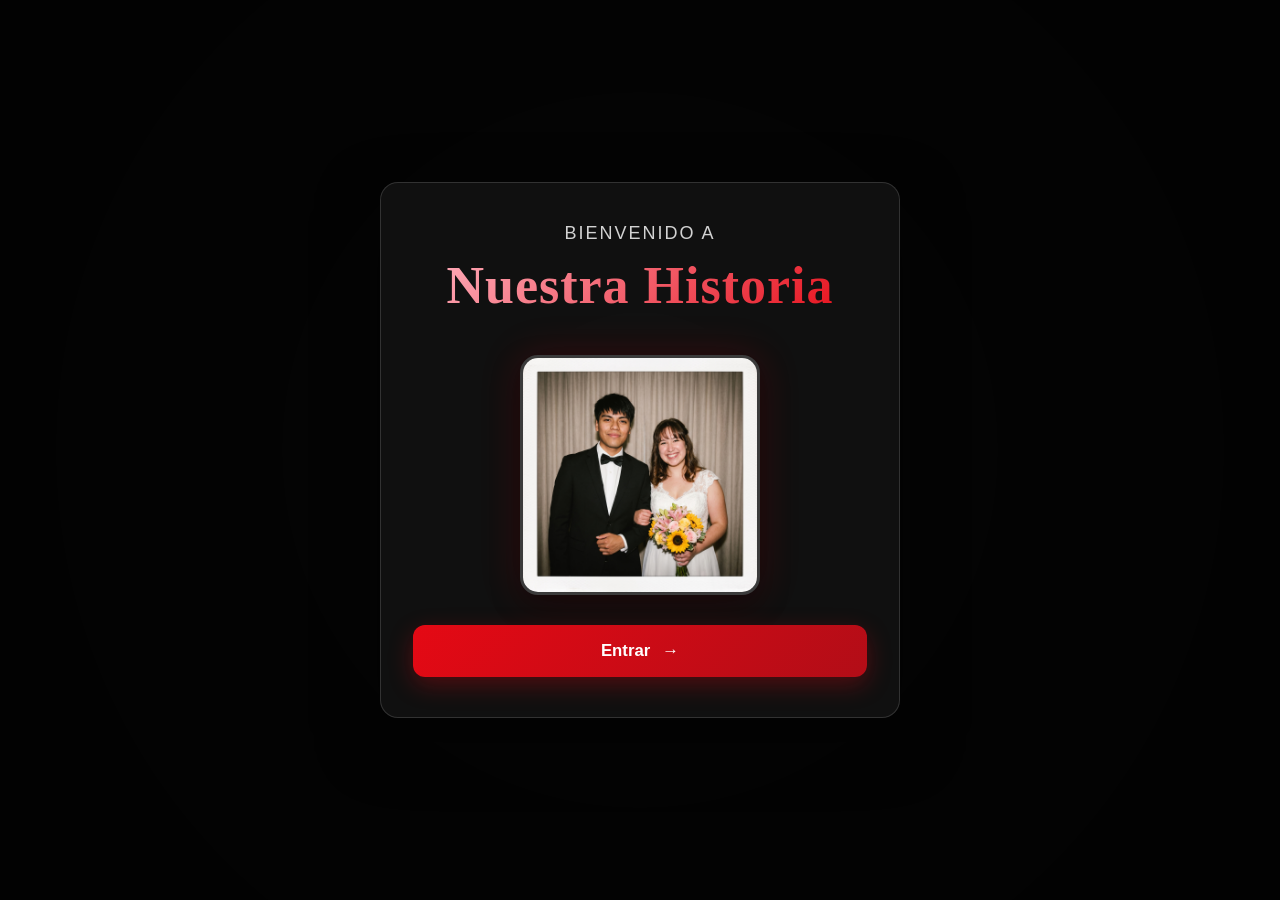
==== commit 00f1f326: "k" ====
--- a/index.html
+++ b/index.html
@@ -1,117 +1,314 @@
 <!DOCTYPE html>
-<html lang="en">
+<html lang="es">
 <head>
     <meta charset="UTF-8">
     <meta name="viewport" content="width=device-width, initial-scale=1.0">
-    <link rel="preconnect" href="https://fonts.googleapis.com">
-    <link rel="preconnect" href="https://fonts.gstatic.com" crossorigin>
-    <link href="https://fonts.googleapis.com/css2?family=Arvo:ital,wght@0,400;0,700;1,400;1,700&display=swap" rel="stylesheet">
-    <link rel="stylesheet" href="style.css">
-    <title>Cumple mes ❤️</title>
+    <title>Perfil</title>
+    <style>
+        :root {
+            --bg: #070707;
+            --panel: rgba(20, 20, 20, 0.8);
+            --line: rgba(255,255,255,0.14);
+            --text: #ffffff;
+            --muted: #d2d2d2;
+            --accent: #e50914;
+        }
+
+        * { box-sizing: border-box; }
+
+        html, body {
+            margin: 0;
+            width: 100%;
+            min-height: 100vh;
+            font-family: Arial, Helvetica, sans-serif;
+            background: var(--bg);
+            color: var(--text);
+        }
+
+        body {
+            position: relative;
+            display: grid;
+            place-items: center;
+            overflow: hidden;
+        }
+
+        .video-fondo {
+            position: fixed;
+            inset: 0;
+            width: 100%;
+            height: 100%;
+            object-fit: cover;
+            filter: brightness(0.42) saturate(1.1);
+            z-index: 0;
+            opacity: 0;
+            display: none;
+            transition: opacity 1s ease 0.2s;
+        }
+
+        .video-fondo.activo {
+            opacity: 1;
+            display: block;
+            z-index: 10;
+            animation: videoFadeIn 1.2s ease;
+        }
+
+        @keyframes videoFadeIn {
+            from {
+                opacity: 0;
+                filter: brightness(0) saturate(0);
+            }
+            to {
+                opacity: 1;
+                filter: brightness(0.42) saturate(1.1);
+            }
+        }
+
+        .capa {
+            position: fixed;
+            inset: 0;
+            z-index: 1;
+            background: radial-gradient(circle at center, rgba(0,0,0,0.2), rgba(0,0,0,0.7));
+            transition: opacity 1.2s ease, background 1.2s ease, z-index 1.2s ease;
+        }
+
+        .capa.fade-negro {
+            opacity: 1;
+            background: rgba(0,0,0,1);
+            z-index: 0;
+        }
+
+        .perfil-wrap {
+            position: relative;
+            z-index: 2;
+            width: min(520px, calc(100% - 32px));
+            padding: 40px 32px;
+            border: 1px solid var(--line);
+            border-radius: 18px;
+            background: var(--panel);
+            box-shadow: 0 22px 60px rgba(0,0,0,0.55);
+            backdrop-filter: blur(6px);
+            text-align: center;
+            animation: fadeInScale 0.8s ease-out;
+            transition: opacity 1.2s ease, filter 1.2s ease;
+        }
+
+        .perfil-wrap.fade-out {
+            opacity: 0;
+            filter: blur(15px) brightness(0.3);
+            pointer-events: none;
+        }
+
+        @keyframes fadeInScale {
+            from {
+                opacity: 0;
+                transform: scale(0.95);
+            }
+            to {
+                opacity: 1;
+                transform: scale(1);
+            }
+        }
+
+        h1 {
+            margin: 0 0 8px;
+            font-family: 'Arvo', serif;
+            font-size: clamp(36px, 5vw, 52px);
+            font-weight: 700;
+            letter-spacing: 1px;
+            background: linear-gradient(135deg, #ffb3c1, #e50914);
+            -webkit-background-clip: text;
+            -webkit-text-fill-color: transparent;
+            background-clip: text;
+            animation: fadeInDown 0.8s ease-out;
+        }
+
+        .subtitulo {
+            margin: 0 0 12px;
+            font-size: clamp(14px, 2vw, 18px);
+            font-weight: 400;
+            letter-spacing: 2px;
+            text-transform: uppercase;
+            color: #d2d2d2;
+            animation: fadeInDown 0.6s ease-out 0.2s both;
+        }
+
+        .intro-texto {
+            margin-bottom: 40px;
+            animation: fadeInDown 0.8s ease-out;
+        }
+
+        .perfil-card {
+            display: flex;
+            flex-direction: column;
+            align-items: center;
+            gap: 24px;
+            margin-bottom: 30px;
+            animation: fadeInUp 0.8s ease-out 0.3s both;
+        }
+
+        .avatar {
+            width: 240px;
+            height: 240px;
+            overflow: hidden;
+            border-radius: 18px;
+            border: 3px solid rgba(255,255,255,0.18);
+            box-shadow: 0 10px 28px rgba(0,0,0,0.45), 0 0 40px rgba(229, 9, 20, 0.2);
+            transition: transform 0.3s ease, box-shadow 0.3s ease;
+            cursor: pointer;
+        }
+
+        .avatar:hover {
+            transform: scale(1.05) translateY(-5px);
+            box-shadow: 0 15px 40px rgba(0,0,0,0.5), 0 0 60px rgba(229, 9, 20, 0.4);
+        }
+
+        .avatar img {
+            width: 100%;
+            height: 100%;
+            object-fit: cover;
+            display: block;
+        }
+
+        .descripcion {
+            margin: 0;
+            font-size: 1rem;
+            font-weight: 400;
+            color: #d2d2d2;
+            line-height: 1.6;
+            max-width: 320px;
+            text-align: center;
+            font-style: italic;
+        }
+
+        .entrar {
+            display: inline-flex;
+            align-items: center;
+            justify-content: center;
+            gap: 12px;
+            width: 100%;
+            padding: 16px 24px;
+            border: none;
+            border-radius: 12px;
+            background: linear-gradient(135deg, #e50914, #b20d17);
+            color: white;
+            font-size: 1.05rem;
+            font-weight: 700;
+            cursor: pointer;
+            transition: all 0.3s cubic-bezier(0.34, 1.56, 0.64, 1);
+            box-shadow: 0 8px 24px rgba(229, 9, 20, 0.3);
+            animation: fadeInUp 0.8s ease-out 0.5s both;
+            position: relative;
+            overflow: hidden;
+        }
+
+        .entrar::before {
+            content: '';
+            position: absolute;
+            top: 0;
+            left: -100%;
+            width: 100%;
+            height: 100%;
+            background: linear-gradient(90deg, transparent, rgba(255,255,255,0.2), transparent);
+            transition: left 0.5s ease;
+        }
+
+        .entrar:hover::before {
+            left: 100%;
+        }
+
+        .entrar:hover {
+            transform: translateY(-3px) scale(1.02);
+            box-shadow: 0 12px 32px rgba(229, 9, 20, 0.5);
+        }
+
+        .entrar:active {
+            transform: translateY(-1px) scale(0.98);
+        }
+
+        .icono-flecha {
+            display: inline-block;
+            transition: transform 0.3s ease;
+        }
+
+        .entrar:hover .icono-flecha {
+            transform: translateX(6px);
+        }
+
+        @keyframes fadeInDown {
+            from {
+                opacity: 0;
+                transform: translateY(-20px);
+            }
+            to {
+                opacity: 1;
+                transform: translateY(0);
+            }
+        }
+
+        @keyframes fadeInUp {
+            from {
+                opacity: 0;
+                transform: translateY(20px);
+            }
+            to {
+                opacity: 1;
+                transform: translateY(0);
+            }
+        }
+    </style>
 </head>
 <body>
-    <header>
-        <a class="logo" data-inicio href="#">Loveflix</a>
-        <nav class="menu">
-            <ul>
-                <li><a class="activo" data-filtro="todos" href="#coleccion">Inicio</a></li>
-                <li><a data-filtro="coleccion" href="#coleccion">Colección</a></li>
-                <li><a data-filtro="nosotros" href="#nosotros">Nosotros</a></li>
-                <li><a data-filtro="especial" href="#especial">Especial</a></li>
-            </ul>
-        </nav>
-        <div class="acciones-nav">
-            <button class="accion-nav" id="boton-busqueda" aria-label="Buscar" title="Buscar"><span class="icono-busqueda" aria-hidden="true"></span></button>
-            <div class="buscador-nav">
-                <input id="busqueda" type="search" placeholder="Buscar historias" aria-label="Buscar historias">
+    <video id="intro-audio" class="video-fondo" muted playsinline preload="auto" aria-hidden="true">
+        <source src="intro/video.mp4" type="video/mp4">
+    </video>
+    <div class="capa"></div>
+
+    <div class="perfil-wrap">
+        <div class="intro-texto">
+            <p class="subtitulo">Bienvenido a</p>
+            <h1>Nuestra Historia</h1>
+        </div>
+
+        <div class="perfil-card">
+            <div class="avatar">
+                <img src="fotosia/ftoperfil.jpg" alt="Nuestra Historia">
             </div>
-            <button class="accion-nav notificacion" id="boton-notificacion" aria-label="Abrir notificación" title="Abrir notificación"><span class="icono-campana" aria-hidden="true"></span><span class="contador-notificacion">1</span></button>
-            <button class="perfil-nav" aria-label="Abrir perfil">N</button>
-            <button class="flecha-nav" aria-label="Abrir opciones">⌄</button>
         </div>
-        <button class="hamburguesa">☰</button>
-    </header>
-    <section class="hero">
-        <video class="hero-video" poster="fotos/img1.JPEG" muted loop playsinline>
-        <source src="videos/videoejm.mp4" type="video/mp4">
-        </video>
-        <img class="hero-poster" src="fotos/img1.JPEG" alt="Nicolás y Julieta">
-        <div class="hero-overlay"></div>
-        <div class="hero-content">
-            <h1>Feliz cumple mes <br> mi amor ❤️</h1>
-        </div>
-    </section>
-    <aside class="notificacion-mensaje" id="notificacion-mensaje" role="status" aria-live="polite" aria-hidden="true">
-        <button class="cerrar-notificacion" id="cerrar-notificacion" aria-label="Cerrar notificación">&times;</button>
-        <strong>Para ti ❤️</strong>
-        <p>No te imaginas todo lo que siento por ti, es tanto tanto que hice todo esto especialmente para ti</p>
-    </aside>
-    <section class="fila">
-        <div class="seccion-catalogo" data-seccion="coleccion">
-        <h2 id="coleccion">Colección</h2>
-        <p class="dedicatoria-seccion">Cada recuerdo que guardamos aquí tiene una parte de nosotros. Esta colección reúne esos momentos que hacen que nuestra historia sea tan especial y que siempre quiera volver a elegirte.</p>
-        <div class="fila-cartas">
-            <a class="carta" data-titulo="Un momento para guardar" href="detalle.html?historia=coleccionVideo2">
-                <img src="fotos/img1.JPEG" alt="Imagen 1">
-            </a>
-            <a class="carta" data-titulo="Pequeños instantes" href="detalle.html?historia=coleccionCollage1">
-                <img src="fotos/img1.JPEG" alt="Imagen 1">
-            </a>
-            <a class="carta" data-titulo="Nuestra película" href="detalle.html?historia=coleccionVideo1">
-                <img src="fotos/img1.JPEG" alt="Imagen 1">
-            </a>
-            <a class="carta" data-titulo="Tú y yo" href="detalle.html?historia=coleccionCollage2">
-                <img src="fotos/img1.JPEG" alt="Imagen 1">
-            </a>
-            <a class="carta" data-titulo="Para siempre volvería a elegirte" href="detalle.html?historia=coleccionCollage3">
-                <img src="fotos/img1.JPEG" alt="Imagen 1">
-            </a>
-        </div>
-        </div>
-        <div class="seccion-catalogo" data-seccion="nosotros">
-        <h2 id="nosotros">Nosotros</h2>
-        <p class="dedicatoria-seccion">Nosotros somos todas esas risas inesperadas, los abrazos que arreglan cualquier día y la tranquilidad de saber que, contigo, estoy exactamente donde quiero estar.</p>
-        <div class="fila-cartas">
-            <a class="carta" data-titulo="Lo que somos" href="detalle.html?historia=nosotrosCollage1">
-                <img src="fotos/img1.JPEG" alt="Imagen 1">
-            </a>
-            <a class="carta" data-titulo="Un día contigo" href="detalle.html?historia=nosotrosVideo1">
-                <img src="fotos/img1.JPEG" alt="Imagen 1">
-            </a>
-            <a class="carta" data-titulo="Nuestro rincón" href="detalle.html?historia=nosotrosCollage2">
-                <img src="fotos/img1.JPEG" alt="Imagen 1">
-            </a>
-            <a class="carta" data-titulo="Momentos que quedan" href="detalle.html?historia=nosotrosCollage3">
-                <img src="fotos/img1.JPEG" alt="Imagen 1">
-            </a>
-            <a class="carta" data-titulo="Siempre juntos" href="detalle.html?historia=nosotrosVideo2">
-                <img src="fotos/img1.JPEG" alt="Imagen 1">
-            </a>
-        </div>
-        </div>
-        <div class="seccion-catalogo" data-seccion="especial">
-        <h2 id="especial">Especial</h2>
-        <p class="dedicatoria-seccion">Esta parte es para ti, porque hay recuerdos que merecen un lugar especial. Gracias por llenar mi vida de amor, por cada detalle y por hacer que lo nuestro se sienta único.</p>
-        <div class="fila-cartas">
-            <a class="carta" data-titulo="Un recuerdo especial" href="detalle.html?historia=especialVideo1">
-                <img src="fotos/img1.JPEG" alt="Imagen 1">
-            </a>
-            <a class="carta" data-titulo="Solo tú" href="detalle.html?historia=especialCollage1">
-                <img src="fotos/img1.JPEG" alt="Imagen 1">
-            </a>
-            <a class="carta" data-titulo="Nuestra magia" href="detalle.html?historia=especialCollage2">
-                <img src="fotos/img1.JPEG" alt="Imagen 1">
-            </a>
-            <a class="carta" data-titulo="Para volver a mirar" href="detalle.html?historia=especialVideo2">
-                <img src="fotos/img1.JPEG" alt="Imagen 1">
-            </a>
-            <a class="carta" data-titulo="Te amo" href="detalle.html?historia=especialCollage3">
-                <img src="fotos/img1.JPEG" alt="Imagen 1">
-            </a>
-        </div>
-        </div>
-    </section>
-    <script src="portadas.js"></script>
-    <script src="script.js"></script>
+
+        <button class="entrar" id="entrarPerfil" type="button">
+            <span>Entrar</span>
+            <span class="icono-flecha">→</span>
+        </button>
+    </div>
+
+    <script>
+        const video = document.getElementById('intro-audio');
+        const entrar = document.getElementById('entrarPerfil');
+        const perfil = document.querySelector('.perfil-wrap');
+        const capa = document.querySelector('.capa');
+
+        entrar.addEventListener('click', function () {
+            // Agregar animación de fade a negro suave
+            perfil.classList.add('fade-out');
+            capa.classList.add('fade-negro');
+
+            // Esperar a que se complete la animación de fade (1.2s)
+            setTimeout(function () {
+                // Mostrar el video con animación elegante
+                video.classList.add('activo');
+
+                // Reproducir el video con sonido
+                video.muted = false;
+                video.volume = 1;
+                video.currentTime = 0;
+                video.play().catch(function () {});
+
+                // Redirigir cuando termine el video
+                video.addEventListener('ended', function () {
+                    window.location.href = 'galeria.html';
+                }, { once: true });
+            }, 1200);  // Duración de la animación de fade suave
+        });
+    </script>
 </body>
 </html>
